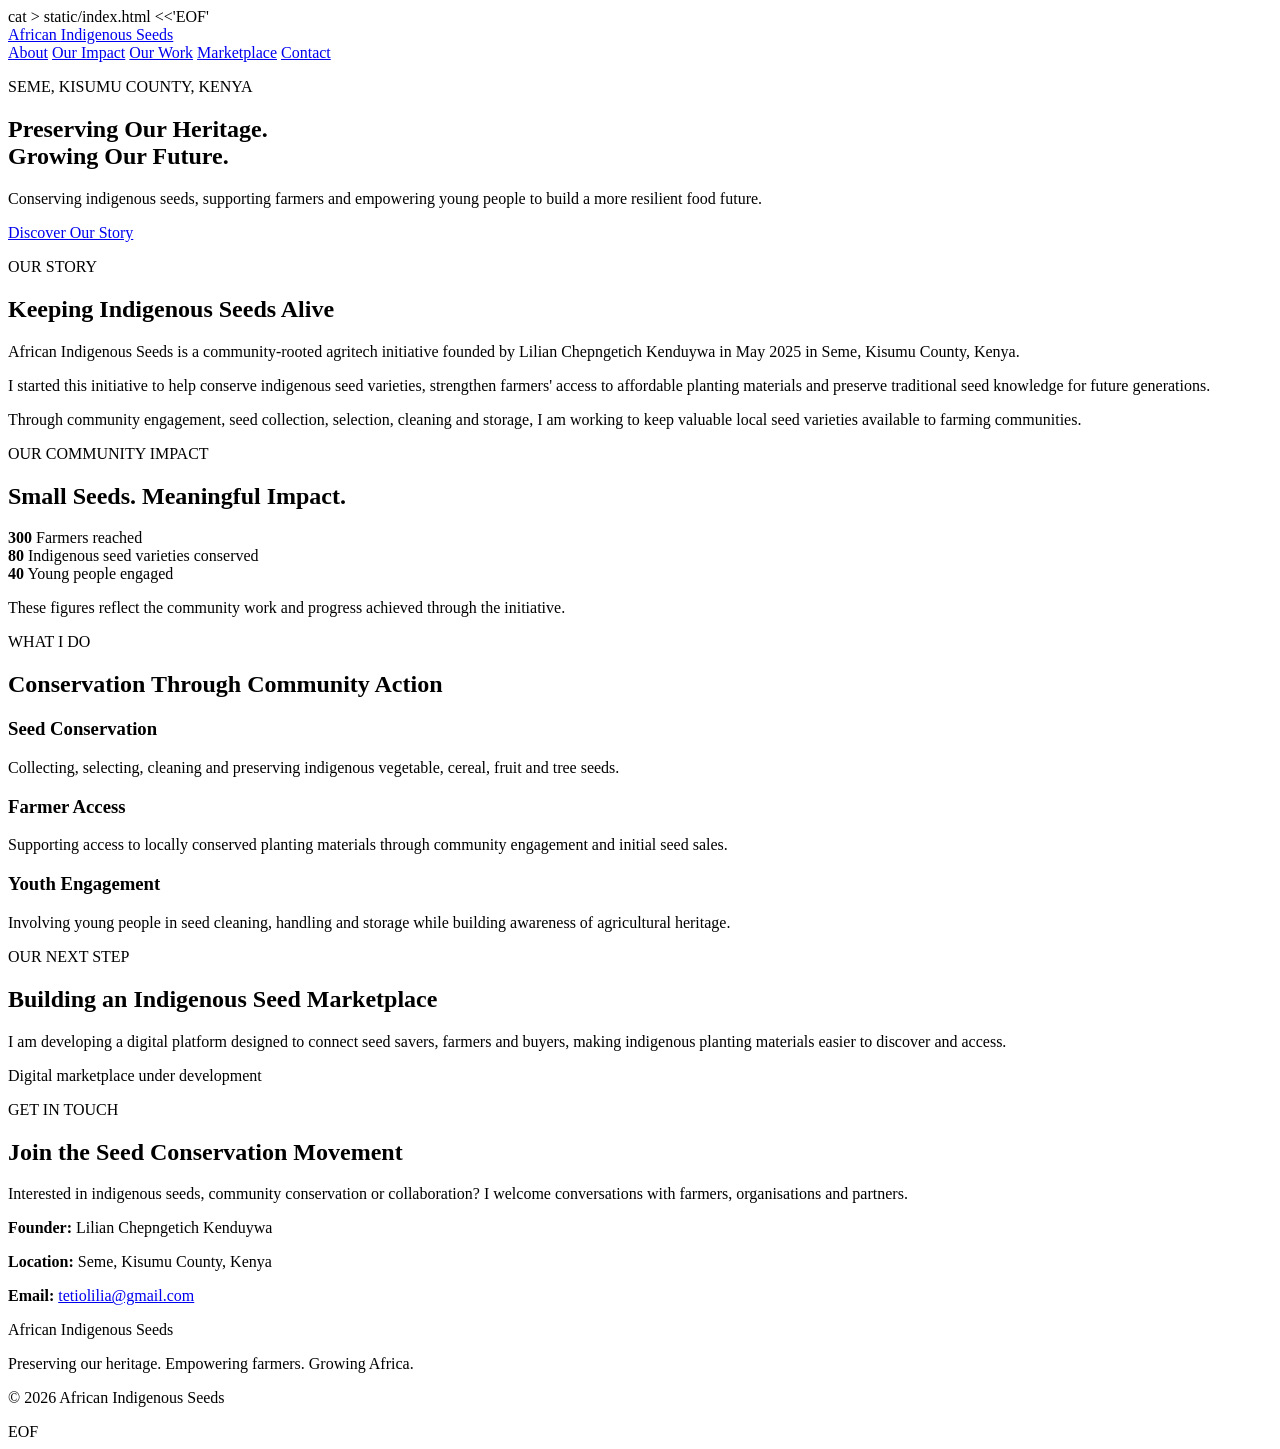
==== docs/index.html @ eeed41b9 "Prepare website for GitHub Pages deployment" ====
cat > static/index.html <<'EOF'
<!DOCTYPE html>
<html lang="en">
<head>
    <meta charset="UTF-8">
    <meta name="viewport" content="width=device-width, initial-scale=1.0">
    <meta name="description" content="African Indigenous Seeds preserves indigenous seeds, supports farmers and empowers young people through community-led seed conservation.">
    <title>African Indigenous Seeds | Preserving Our Heritage</title>
    <link rel="stylesheet" href="css/style.css">
</head>
<body>

    <header class="header">
        <div class="container nav">
            <a href="#" class="logo">African <span>Indigenous Seeds</span></a>
            <nav>
                <a href="#about">About</a>
                <a href="#impact">Our Impact</a>
                <a href="#work">Our Work</a>
                <a href="#marketplace">Marketplace</a>
                <a href="#contact" class="nav-button">Contact</a>
            </nav>
        </div>
    </header>

    <main>
        <section class="hero">
            <div class="container hero-content">
                <p class="eyebrow">SEME, KISUMU COUNTY, KENYA</p>
                <h1>Preserving Our Heritage.<br>Growing Our Future.</h1>
                <p class="hero-text">
                    Conserving indigenous seeds, supporting farmers and empowering
                    young people to build a more resilient food future.
                </p>
                <a href="#about" class="button">Discover Our Story</a>
            </div>
        </section>

        <section class="intro section" id="about">
            <div class="container">
                <p class="eyebrow">OUR STORY</p>
                <h2>Keeping Indigenous Seeds Alive</h2>
                <p>
                    African Indigenous Seeds is a community-rooted agritech initiative
                    founded by Lilian Chepngetich Kenduywa in May 2025 in Seme,
                    Kisumu County, Kenya.
                </p>
                <p>
                    I started this initiative to help conserve indigenous seed
                    varieties, strengthen farmers' access to affordable planting
                    materials and preserve traditional seed knowledge for future
                    generations.
                </p>
                <p>
                    Through community engagement, seed collection, selection,
                    cleaning and storage, I am working to keep valuable local
                    seed varieties available to farming communities.
                </p>
            </div>
        </section>

        <section class="impact section" id="impact">
            <div class="container">
                <p class="eyebrow">OUR COMMUNITY IMPACT</p>
                <h2>Small Seeds. Meaningful Impact.</h2>
                <div class="impact-grid">
                    <div class="impact-card">
                        <strong>300</strong>
                        <span>Farmers reached</span>
                    </div>
                    <div class="impact-card">
                        <strong>80</strong>
                        <span>Indigenous seed varieties conserved</span>
                    </div>
                    <div class="impact-card">
                        <strong>40</strong>
                        <span>Young people engaged</span>
                    </div>
                </div>
                <p class="note">
                    These figures reflect the community work and progress achieved
                    through the initiative.
                </p>
            </div>
        </section>

        <section class="work section" id="work">
            <div class="container">
                <p class="eyebrow">WHAT I DO</p>
                <h2>Conservation Through Community Action</h2>
                <div class="work-grid">
                    <article class="work-card">
                        <h3>Seed Conservation</h3>
                        <p>
                            Collecting, selecting, cleaning and preserving indigenous
                            vegetable, cereal, fruit and tree seeds.
                        </p>
                    </article>
                    <article class="work-card">
                        <h3>Farmer Access</h3>
                        <p>
                            Supporting access to locally conserved planting materials
                            through community engagement and initial seed sales.
                        </p>
                    </article>
                    <article class="work-card">
                        <h3>Youth Engagement</h3>
                        <p>
                            Involving young people in seed cleaning, handling and
                            storage while building awareness of agricultural heritage.
                        </p>
                    </article>
                </div>
            </div>
        </section>

        <section class="marketplace section" id="marketplace">
            <div class="container">
                <p class="eyebrow">OUR NEXT STEP</p>
                <h2>Building an Indigenous Seed Marketplace</h2>
                <p>
                    I am developing a digital platform designed to connect seed
                    savers, farmers and buyers, making indigenous planting materials
                    easier to discover and access.
                </p>
                <span class="status">Digital marketplace under development</span>
            </div>
        </section>

        <section class="contact section" id="contact">
            <div class="container">
                <p class="eyebrow">GET IN TOUCH</p>
                <h2>Join the Seed Conservation Movement</h2>
                <p>
                    Interested in indigenous seeds, community conservation or
                    collaboration? I welcome conversations with farmers,
                    organisations and partners.
                </p>
                <p><strong>Founder:</strong> Lilian Chepngetich Kenduywa</p>
                <p><strong>Location:</strong> Seme, Kisumu County, Kenya</p>
                <p><strong>Email:</strong> <a href="mailto:tetiolilia@gmail.com">tetiolilia@gmail.com</a></p>
            </div>
        </section>
    </main>

    <footer>
        <div class="container">
            <p>African Indigenous Seeds</p>
            <p>Preserving our heritage. Empowering farmers. Growing Africa.</p>
            <p>&copy; <span id="current-year"></span> African Indigenous Seeds</p>
        </div>
    </footer>

    <script src="js/script.js"></script>
</body>
</html>
EOF
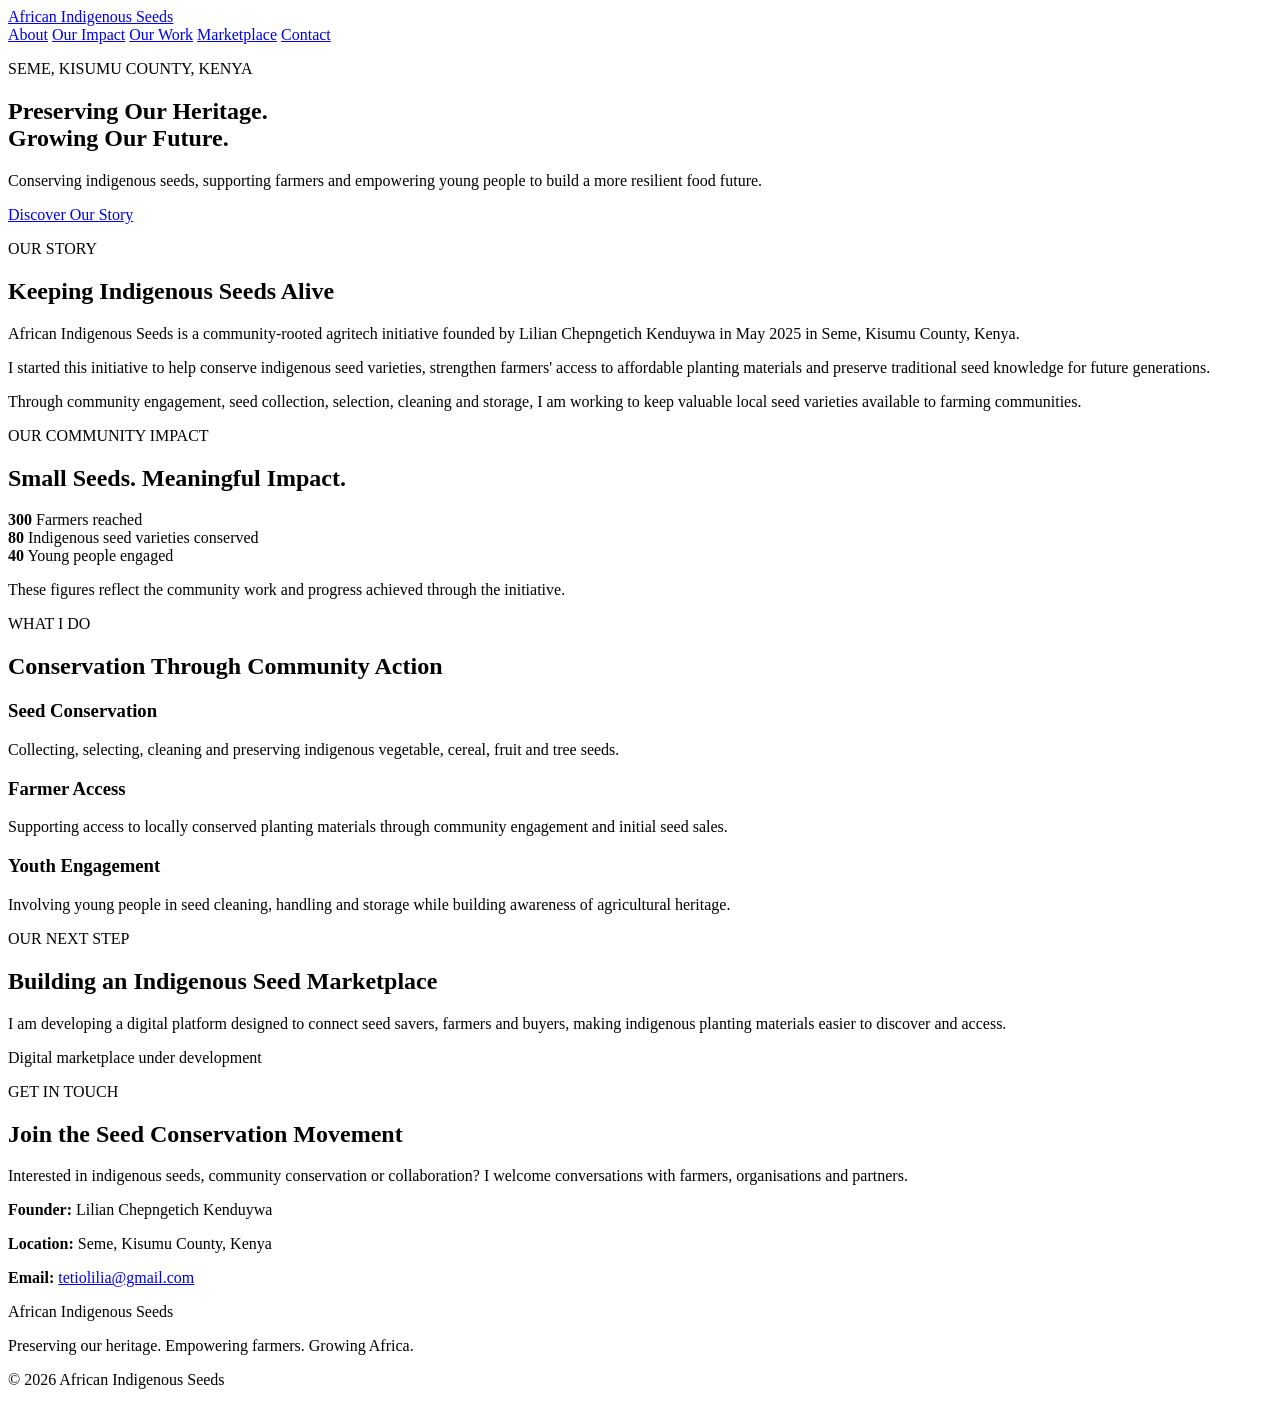
==== commit d6c63bd6: "Fix HTML files for website deployment" ====
--- a/docs/index.html
+++ b/docs/index.html
@@ -1,4 +1,3 @@
-cat > static/index.html <<'EOF'
 <!DOCTYPE html>
 <html lang="en">
 <head>
@@ -154,4 +153,3 @@
     <script src="js/script.js"></script>
 </body>
 </html>
-EOF
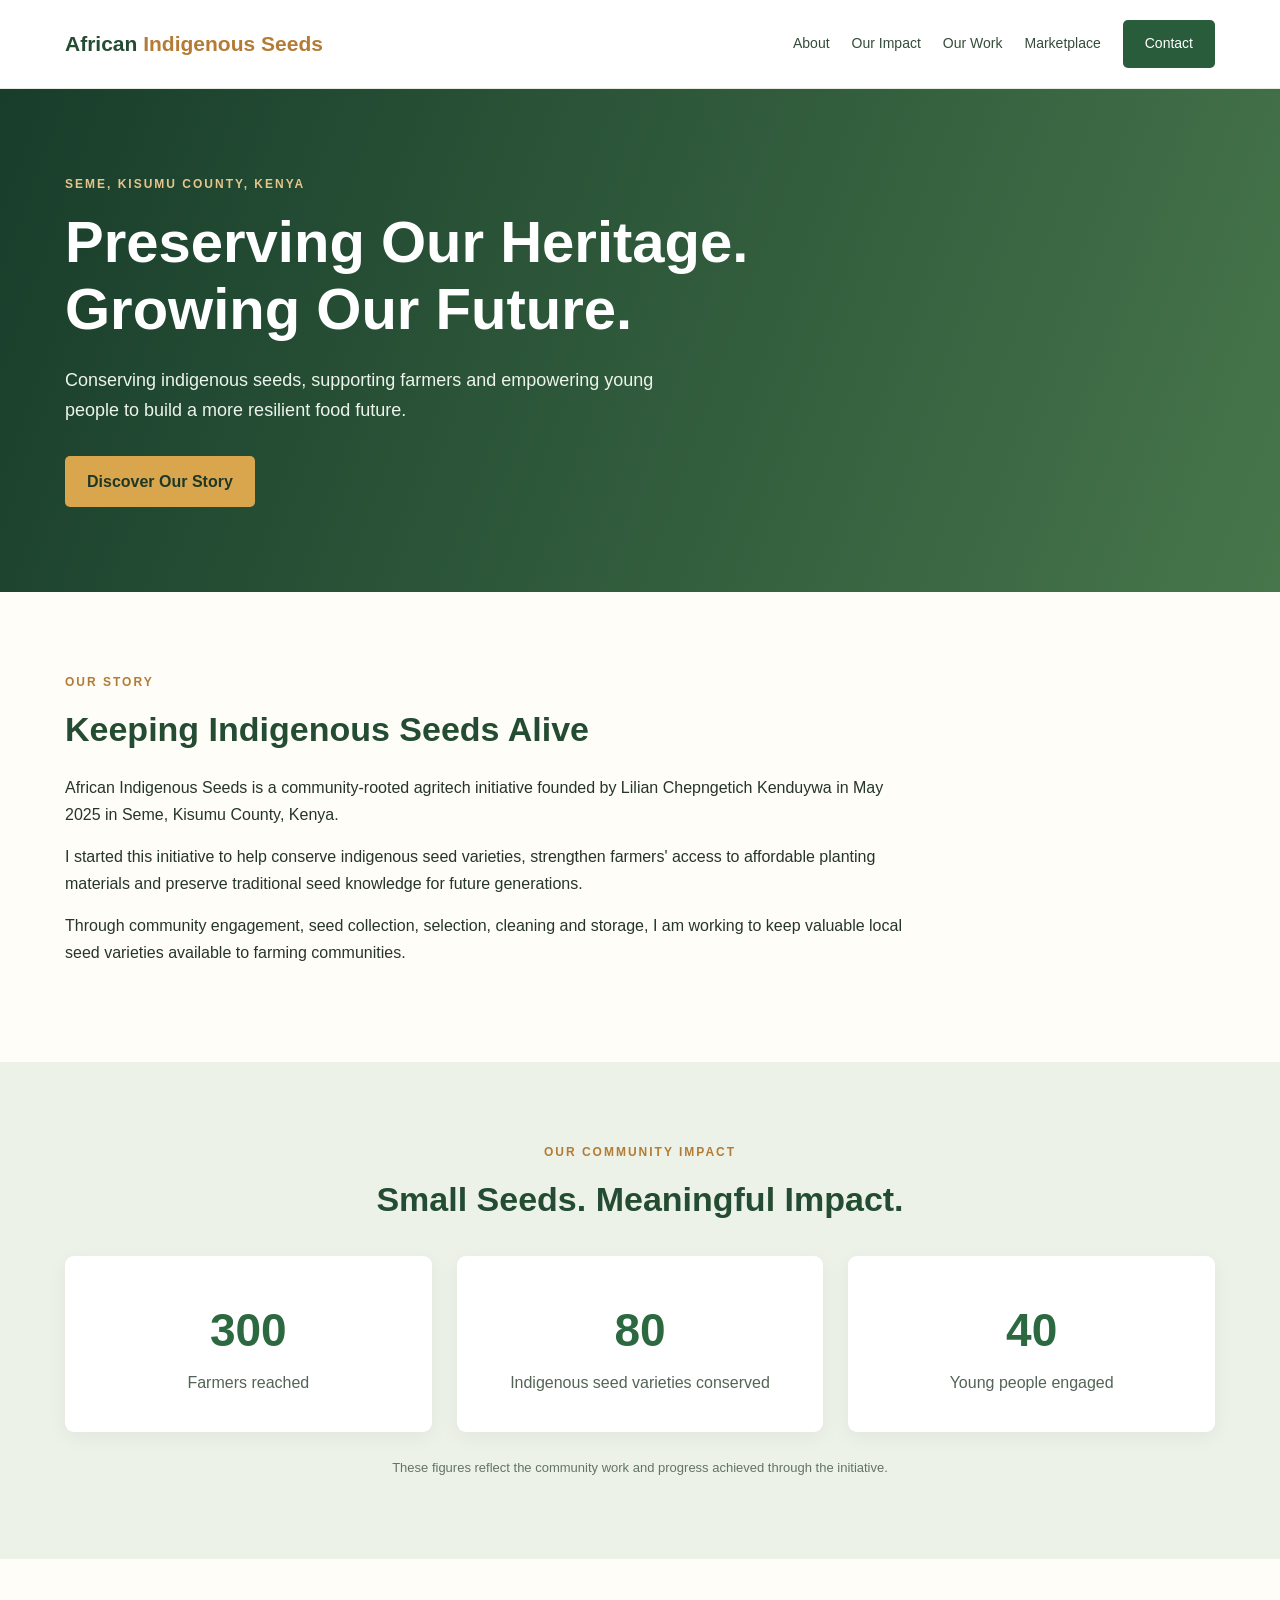
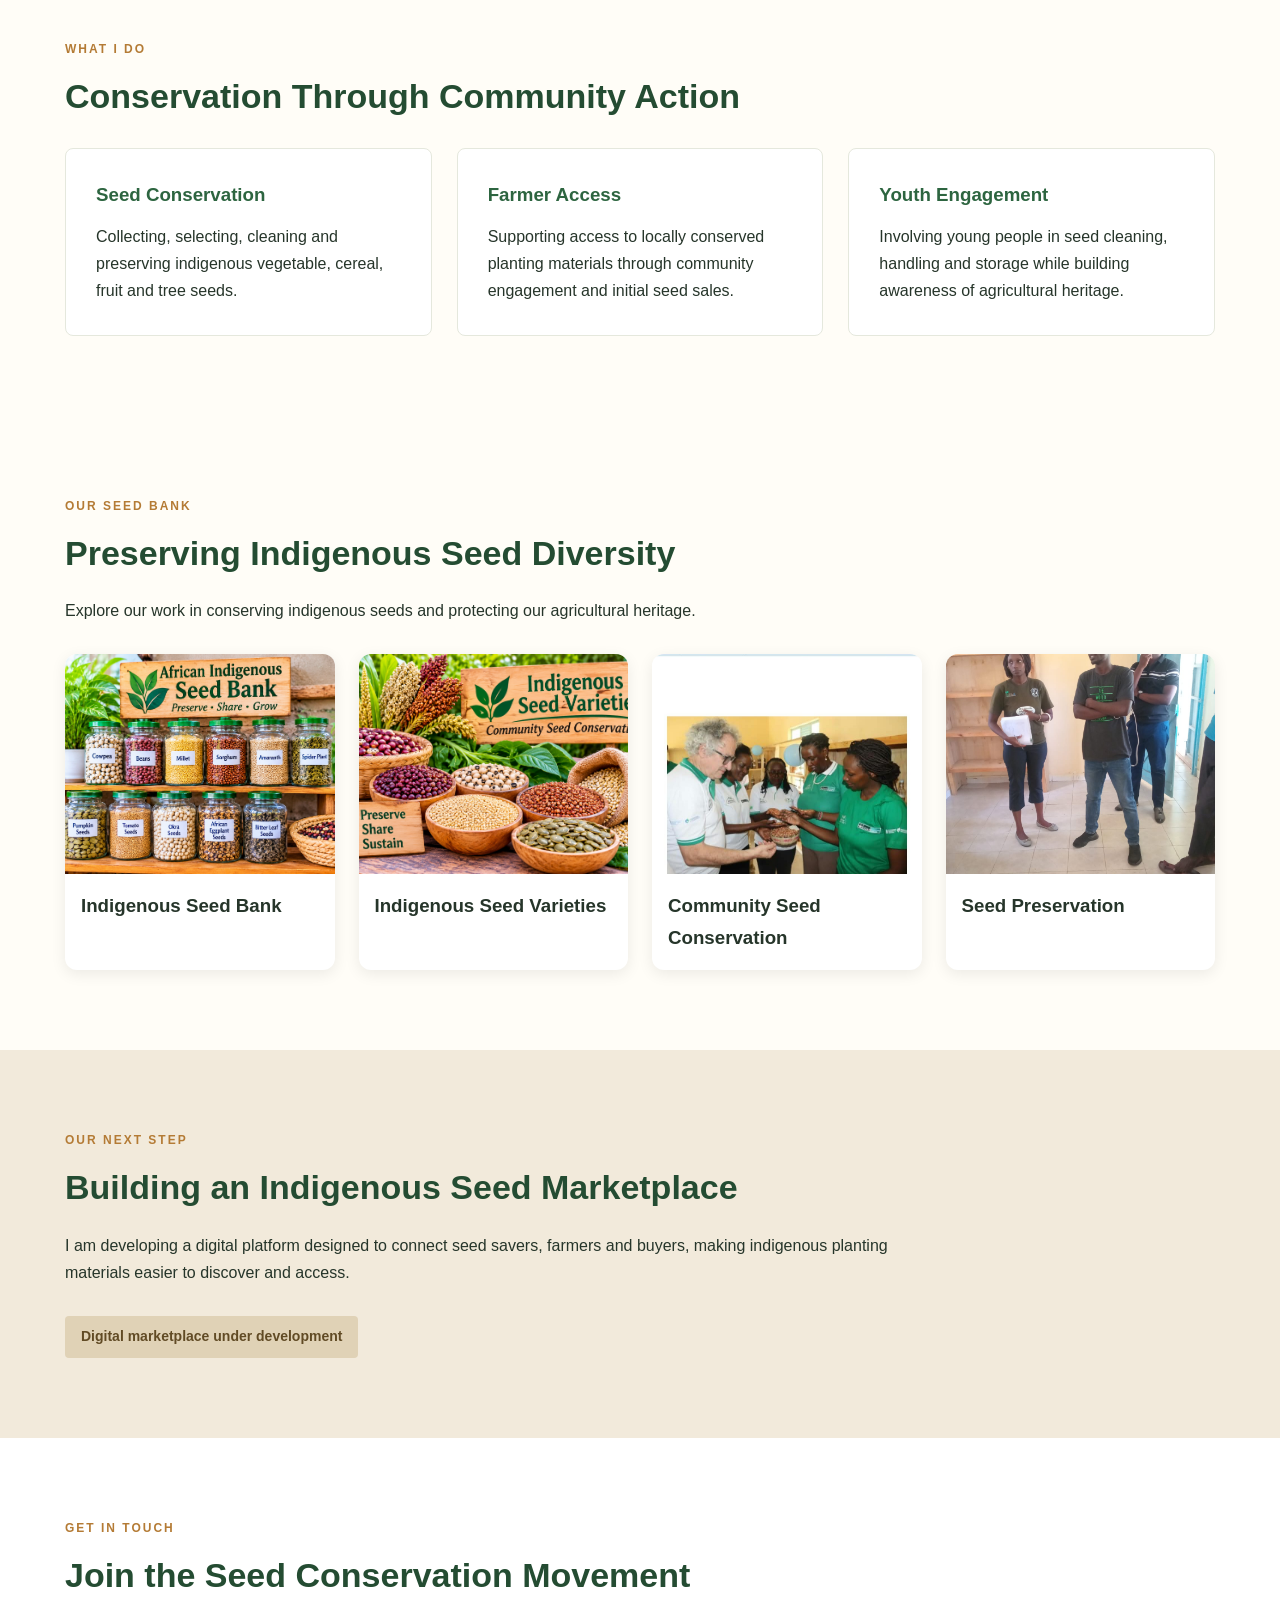
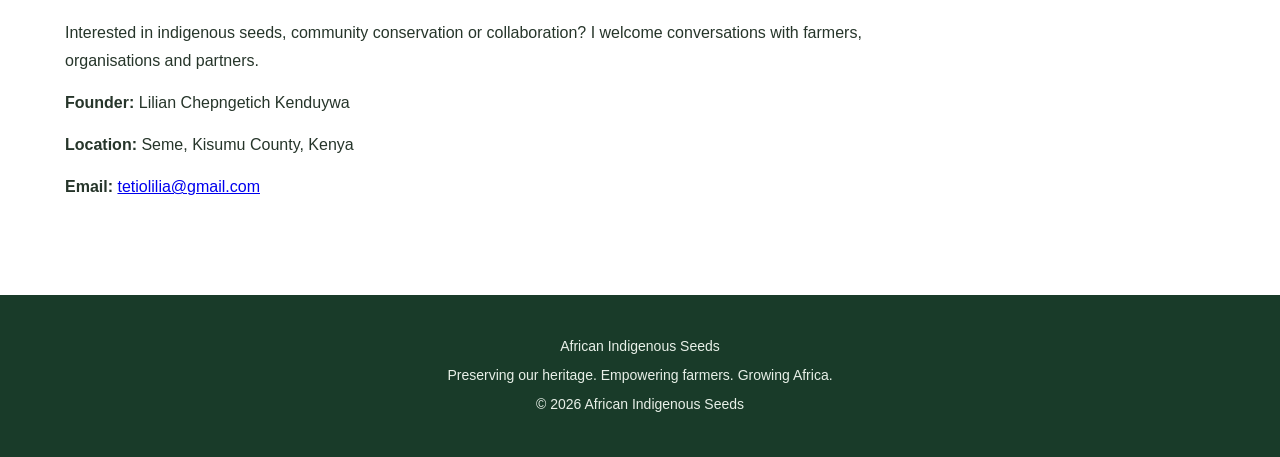
==== commit 64d0f903: "Add indigenous seed bank photo gallery" ====
--- a/docs/index.html
+++ b/docs/index.html
@@ -113,6 +113,33 @@
             </div>
         </section>
 
+
+        <section class="gallery section" id="gallery">
+            <div class="container">
+                <p class="eyebrow">OUR SEED BANK</p>
+                <h2>Preserving Indigenous Seed Diversity</h2>
+                <p>Explore our work in conserving indigenous seeds and protecting our agricultural heritage.</p>
+                <div class="gallery-grid">
+                    <article class="gallery-card">
+                        <img src="images/indigenous-seed-bank.png" alt="African Indigenous Seed Bank">
+                        <h3>Indigenous Seed Bank</h3>
+                    </article>
+                    <article class="gallery-card">
+                        <img src="images/indigenous-seed-varieties.png" alt="Indigenous seed varieties">
+                        <h3>Indigenous Seed Varieties</h3>
+                    </article>
+                    <article class="gallery-card">
+                        <img src="images/seedbank1.jpg" alt="Community seed bank">
+                        <h3>Community Seed Conservation</h3>
+                    </article>
+                    <article class="gallery-card">
+                        <img src="images/seedbank2.jpg" alt="Indigenous seed preservation">
+                        <h3>Seed Preservation</h3>
+                    </article>
+                </div>
+            </div>
+        </section>
+
         <section class="marketplace section" id="marketplace">
             <div class="container">
                 <p class="eyebrow">OUR NEXT STEP</p>
--- a/docs/css/style.css
+++ b/docs/css/style.css
@@ -0,0 +1,278 @@
+* {
+    margin: 0;
+    padding: 0;
+    box-sizing: border-box;
+}
+
+html {
+    scroll-behavior: smooth;
+}
+
+body {
+    font-family: Arial, sans-serif;
+    color: #26352a;
+    line-height: 1.7;
+    background: #fffdf7;
+}
+
+.container {
+    width: 90%;
+    max-width: 1150px;
+    margin: auto;
+}
+
+.header {
+    background: #ffffff;
+    padding: 20px 0;
+    border-bottom: 1px solid #e8eadf;
+}
+
+.nav {
+    display: flex;
+    justify-content: space-between;
+    align-items: center;
+    gap: 20px;
+}
+
+.logo {
+    font-size: 21px;
+    font-weight: bold;
+    color: #244c32;
+    text-decoration: none;
+}
+
+.logo span {
+    color: #b47b35;
+}
+
+nav {
+    display: flex;
+    align-items: center;
+    gap: 22px;
+}
+
+nav a {
+    color: #344c3b;
+    text-decoration: none;
+    font-size: 14px;
+}
+
+nav a:hover {
+    color: #a66d2c;
+}
+
+.nav-button,
+.button {
+    background: #285c3a;
+    color: white;
+    padding: 12px 22px;
+    border-radius: 5px;
+    text-decoration: none;
+    display: inline-block;
+}
+
+nav .nav-button {
+    color: white;
+}
+
+.hero {
+    min-height: 490px;
+    display: flex;
+    align-items: center;
+    background: linear-gradient(110deg, #183d2b, #47764b);
+    color: white;
+}
+
+.hero-content {
+    padding-top: 85px;
+    padding-bottom: 85px;
+}
+
+.eyebrow {
+    color: #b47b35;
+    font-weight: bold;
+    letter-spacing: 2px;
+    font-size: 12px;
+    margin-bottom: 15px;
+}
+
+.hero .eyebrow {
+    color: #e5c58b;
+}
+
+.hero h1 {
+    font-size: clamp(36px, 5vw, 58px);
+    line-height: 1.15;
+    margin-bottom: 22px;
+}
+
+.hero-text {
+    max-width: 620px;
+    font-size: 18px;
+    margin-bottom: 30px;
+    color: #edf4eb;
+}
+
+.button {
+    background: #d9a64e;
+    color: #1e3828;
+    font-weight: bold;
+}
+
+.section {
+    padding: 80px 0;
+}
+
+.section h2 {
+    font-size: 34px;
+    line-height: 1.3;
+    margin-bottom: 22px;
+    color: #244c32;
+}
+
+.intro p:not(.eyebrow),
+.marketplace p:not(.eyebrow),
+.contact p:not(.eyebrow) {
+    max-width: 850px;
+    margin-bottom: 15px;
+}
+
+.impact {
+    background: #edf2e9;
+    text-align: center;
+}
+
+.impact-grid {
+    display: grid;
+    grid-template-columns: repeat(3, 1fr);
+    gap: 25px;
+    margin-top: 35px;
+}
+
+.impact-card {
+    background: white;
+    padding: 35px 20px;
+    border-radius: 9px;
+    box-shadow: 0 5px 20px rgba(0, 0, 0, 0.05);
+}
+
+.impact-card strong {
+    display: block;
+    color: #2c6940;
+    font-size: 46px;
+}
+
+.impact-card span {
+    color: #536456;
+}
+
+.note {
+    margin-top: 25px;
+    font-size: 13px;
+    color: #647365;
+}
+
+.work-grid {
+    display: grid;
+    grid-template-columns: repeat(3, 1fr);
+    gap: 25px;
+    margin-top: 30px;
+}
+
+.work-card {
+    padding: 30px;
+    border: 1px solid #e5e8dd;
+    border-radius: 8px;
+    background: white;
+}
+
+.work-card h3 {
+    color: #2d6540;
+    margin-bottom: 12px;
+}
+
+.marketplace {
+    background: #f2eadb;
+}
+
+.status {
+    display: inline-block;
+    margin-top: 15px;
+    padding: 9px 16px;
+    background: #e0d2b6;
+    color: #614b25;
+    border-radius: 4px;
+    font-size: 14px;
+    font-weight: bold;
+}
+
+.contact {
+    background: white;
+}
+
+footer {
+    background: #193b29;
+    color: #e8f0e8;
+    text-align: center;
+    padding: 35px 0;
+    font-size: 14px;
+}
+
+footer p {
+    margin: 5px 0;
+}
+
+@media (max-width: 768px) {
+    .nav {
+        flex-direction: column;
+    }
+
+    nav {
+        flex-wrap: wrap;
+        justify-content: center;
+        gap: 13px;
+    }
+
+    .hero {
+        min-height: 400px;
+    }
+
+    .impact-grid,
+    .work-grid {
+        grid-template-columns: 1fr;
+    }
+
+    .section {
+        padding: 55px 0;
+    }
+
+    .section h2 {
+        font-size: 28px;
+    }
+}
+
+.gallery-grid {
+    display: grid;
+    grid-template-columns: repeat(auto-fit, minmax(230px, 1fr));
+    gap: 24px;
+    margin-top: 30px;
+}
+
+.gallery-card {
+    background: #fff;
+    border-radius: 12px;
+    overflow: hidden;
+    box-shadow: 0 4px 15px rgba(0,0,0,0.08);
+}
+
+.gallery-card img {
+    width: 100%;
+    height: 220px;
+    object-fit: cover;
+    display: block;
+}
+
+.gallery-card h3 {
+    padding: 16px;
+    margin: 0;
+}
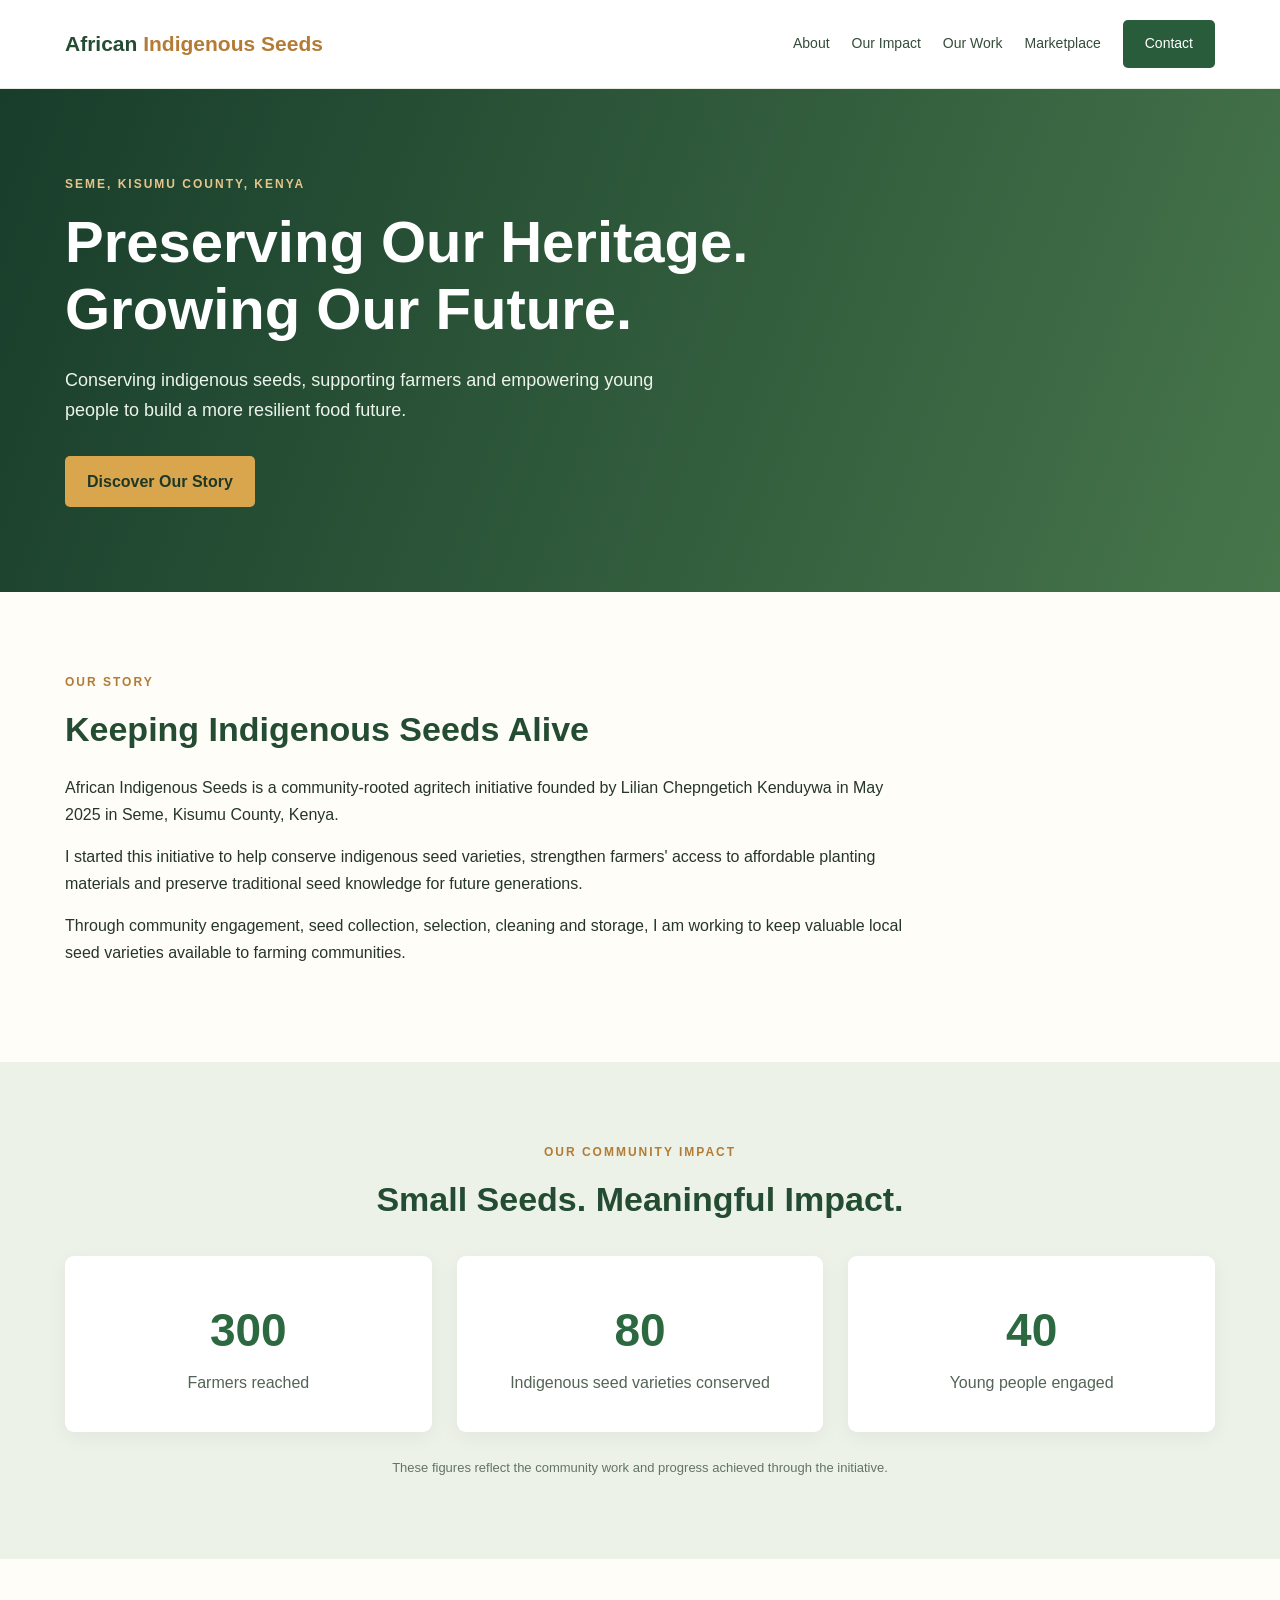
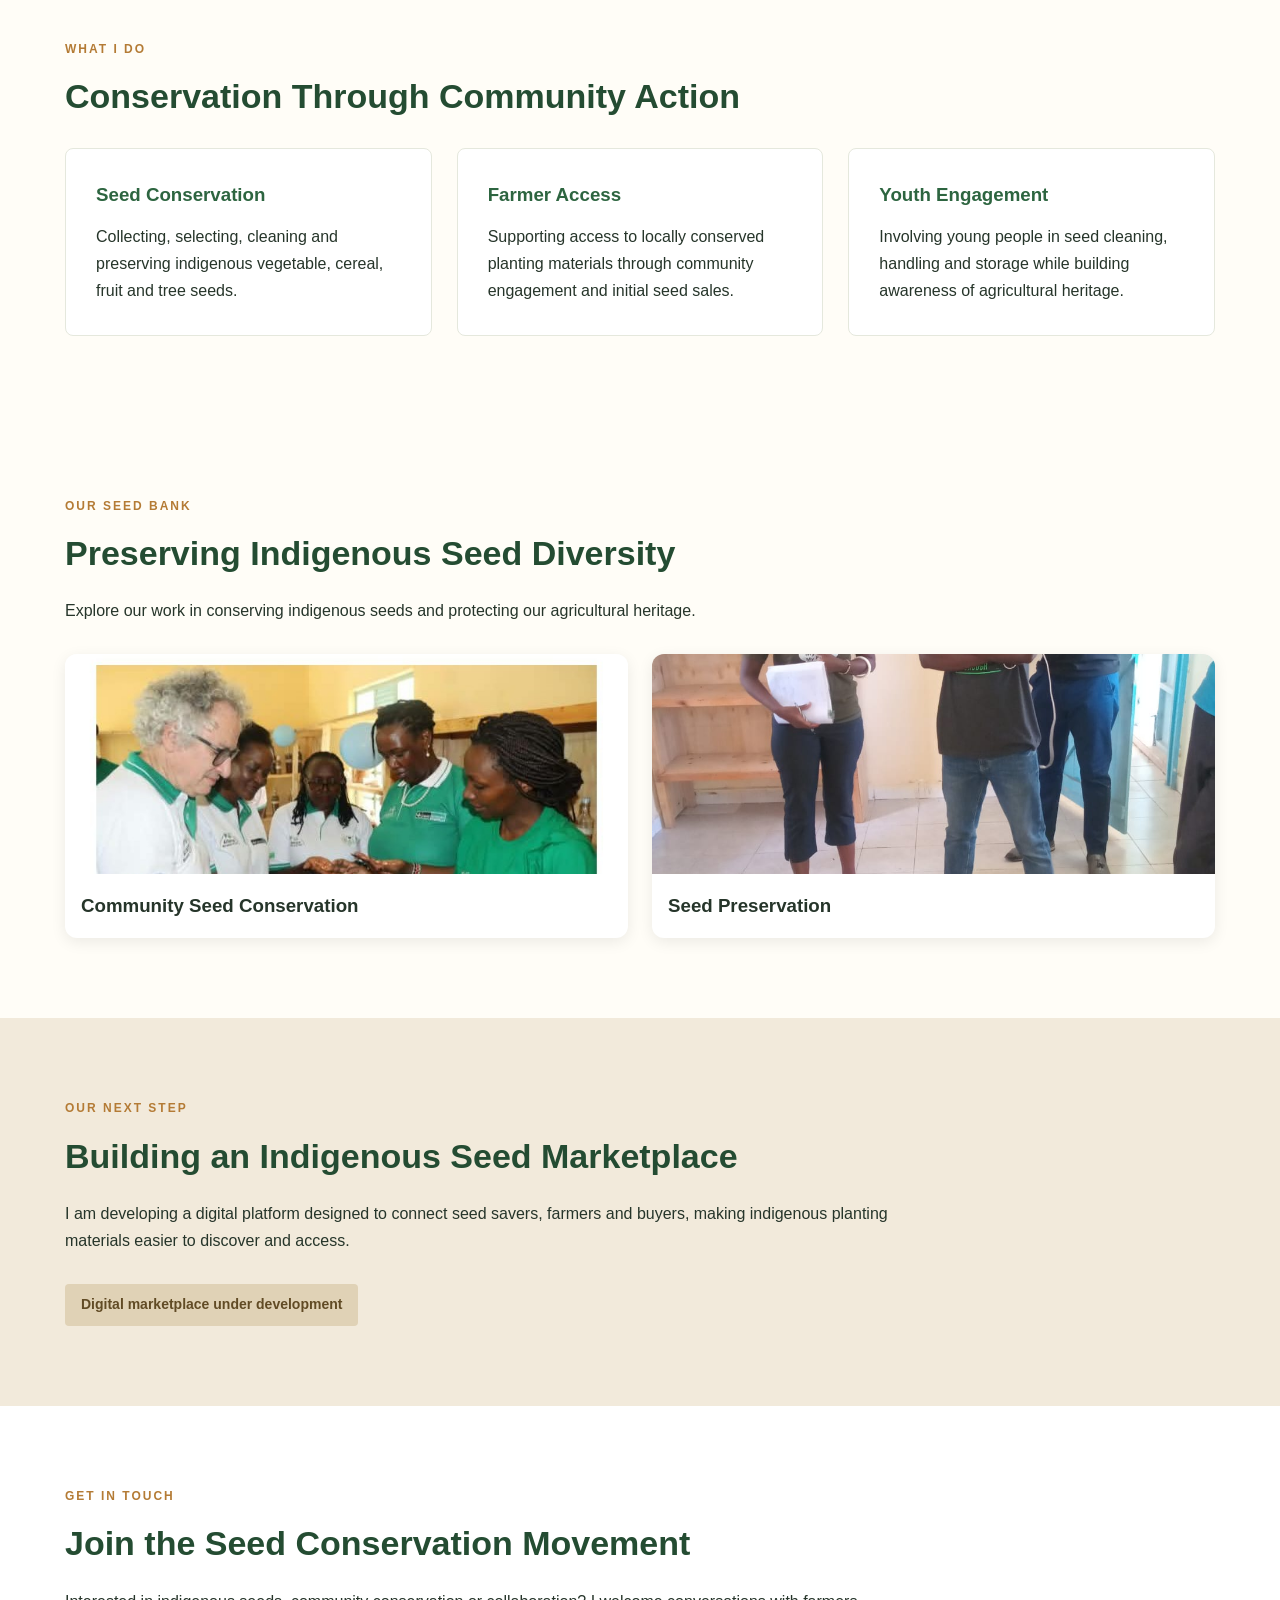
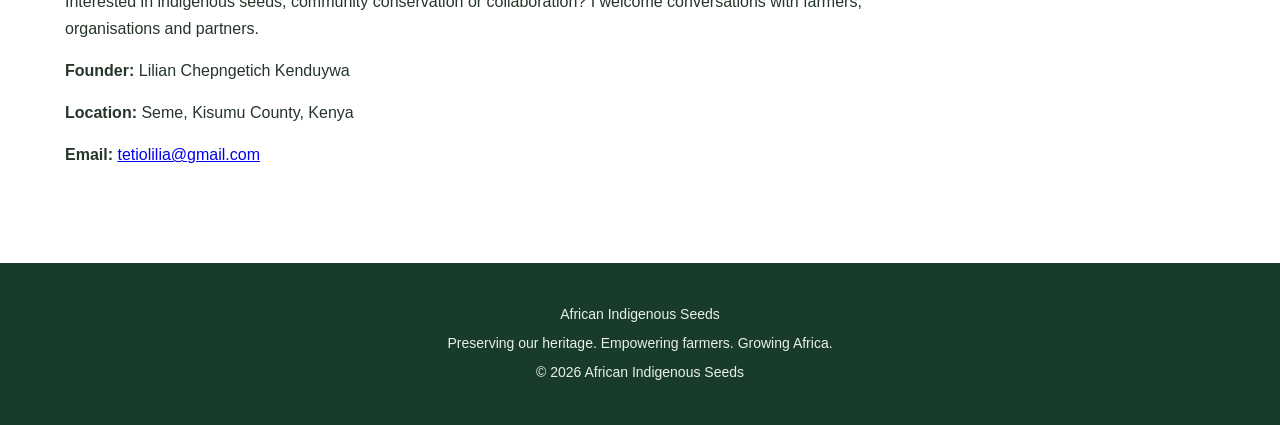
==== commit d99f3ac4: "Remove illustrations and keep original seed photos" ====
--- a/docs/index.html
+++ b/docs/index.html
@@ -120,14 +120,8 @@
                 <h2>Preserving Indigenous Seed Diversity</h2>
                 <p>Explore our work in conserving indigenous seeds and protecting our agricultural heritage.</p>
                 <div class="gallery-grid">
-                    <article class="gallery-card">
-                        <img src="images/indigenous-seed-bank.png" alt="African Indigenous Seed Bank">
-                        <h3>Indigenous Seed Bank</h3>
-                    </article>
-                    <article class="gallery-card">
-                        <img src="images/indigenous-seed-varieties.png" alt="Indigenous seed varieties">
-                        <h3>Indigenous Seed Varieties</h3>
-                    </article>
+                    
+                    
                     <article class="gallery-card">
                         <img src="images/seedbank1.jpg" alt="Community seed bank">
                         <h3>Community Seed Conservation</h3>
